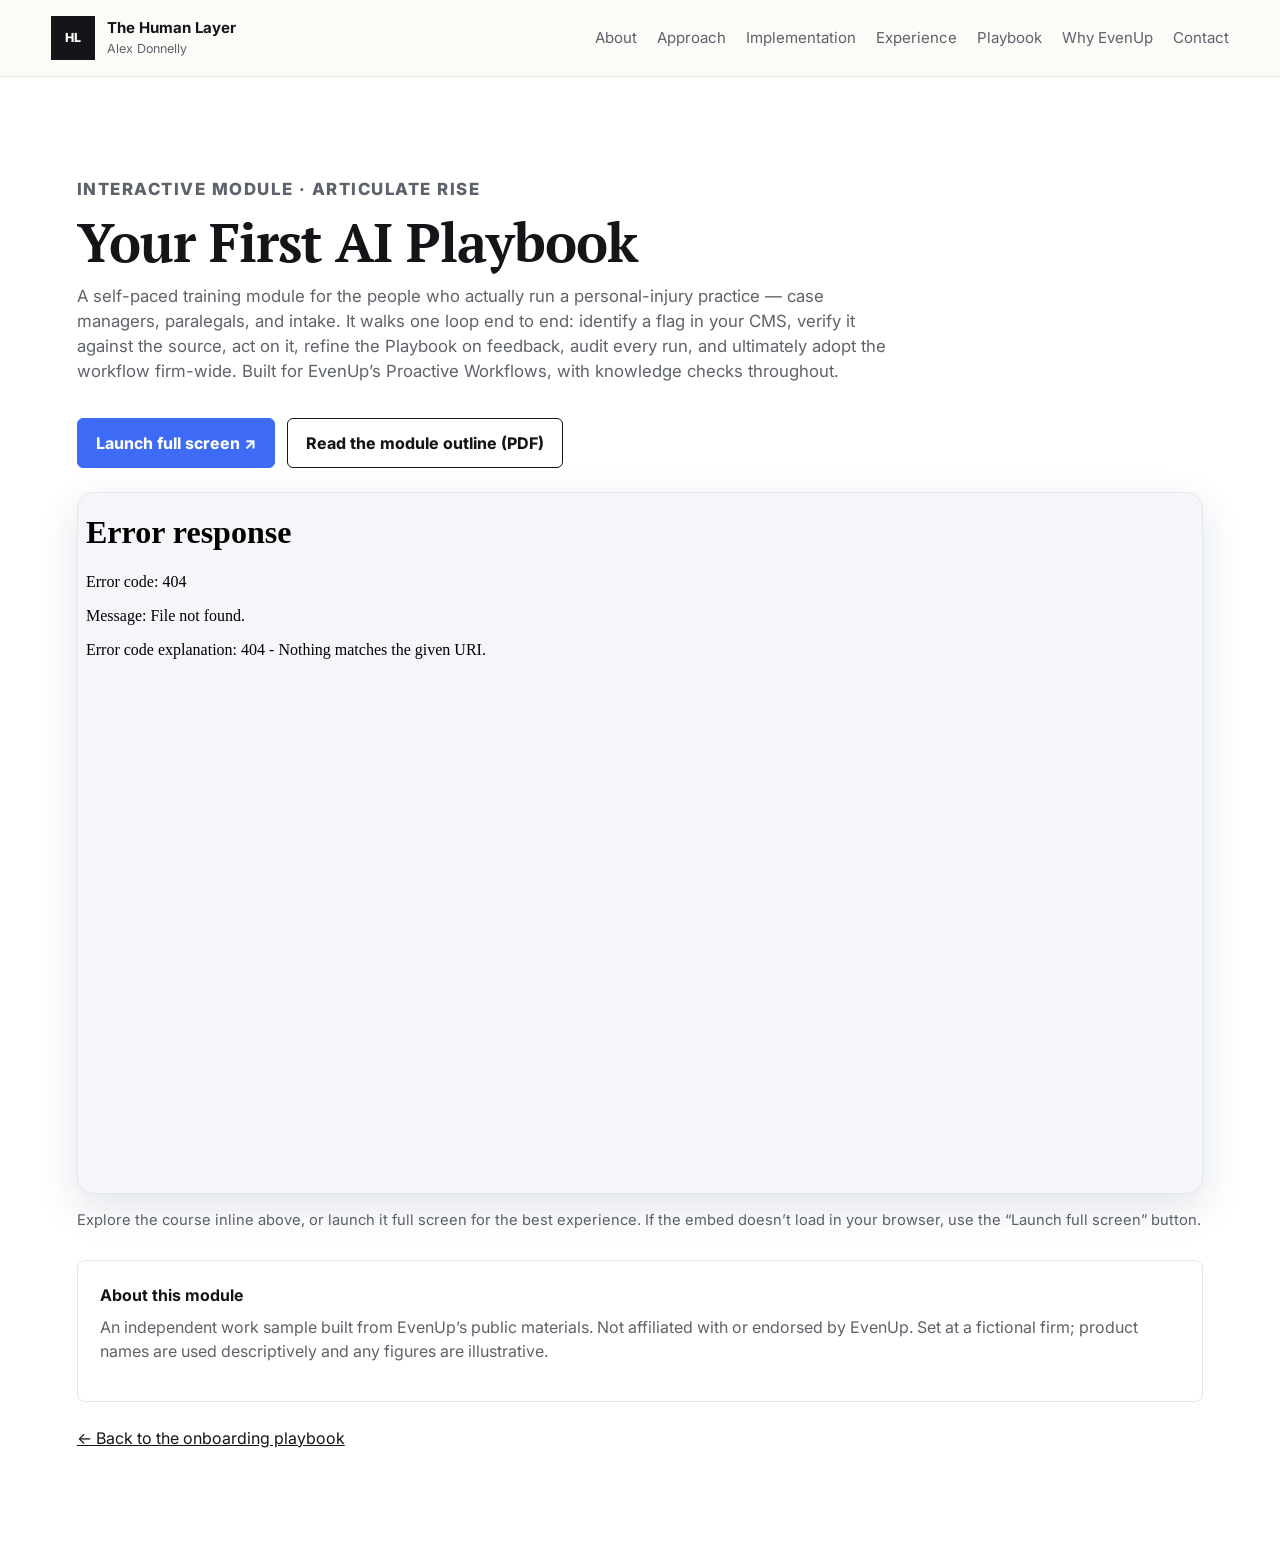
==== module.html @ f90667b6 "new" ====
<!doctype html>
<html lang="en">
  <head>
    <!-- Google tag (gtag.js) -->
    <script async src="https://www.googletagmanager.com/gtag/js?id=G-5SEJFHV82K"></script>
    <script>
      window.dataLayer = window.dataLayer || [];
      function gtag(){dataLayer.push(arguments);}
      gtag('js', new Date());
      gtag('config', 'G-5SEJFHV82K');
    </script>
    <meta charset="utf-8">
    <meta name="viewport" content="width=device-width, initial-scale=1">
    <title>Your First AI Playbook — Interactive Module | Alex Donnelly</title>
    <meta
      name="description"
      content="A self-paced Articulate Rise module for personal-injury case managers: identify, verify, act on, refine, audit, and adopt AI Playbooks — built for EvenUp's Proactive Workflows."
    >
    <link rel="icon" href="favicon.svg" type="image/svg+xml">
    <link rel="icon" href="favicon.png" sizes="48x48">
    <link rel="apple-touch-icon" href="apple-touch-icon.png">
    <link rel="preconnect" href="https://fonts.googleapis.com">
    <link rel="preconnect" href="https://fonts.gstatic.com" crossorigin>
    <link href="https://fonts.googleapis.com/css2?family=Inter:wght@400;500;600;700;800&family=PT+Serif:wght@400;700&display=swap" rel="stylesheet">
    <link rel="stylesheet" href="styles.css?v=2">
    <style>
      .course-frame {
        position: relative;
        width: 100%;
        height: min(78vh, 760px);
        border-radius: 16px;
        overflow: hidden;
        border: 1px solid #e2e6ee;
        box-shadow: 0 14px 40px rgba(20, 35, 74, 0.12);
        background: #f4f6f9;
        margin-top: 1.5rem;
      }
      .course-frame iframe { width: 100%; height: 100%; border: 0; display: block; }
      .course-actions { display: flex; flex-wrap: wrap; gap: 12px; margin-top: 1.25rem; }
      .course-note { margin-top: 0.9rem; color: var(--muted, #5b6573); font-size: 0.92rem; }
    </style>
  </head>
  <body>
    <header class="site-header">
      <a class="brand" href="index.html" aria-label="The Human Layer home">
        <span class="brand-mark" aria-hidden="true">HL</span>
        <span>
          <strong>The Human Layer</strong>
          <small>Alex Donnelly</small>
        </span>
      </a>
      <nav class="nav" aria-label="Primary navigation">
        <a href="index.html#about">About</a>
        <a href="index.html#approach">Approach</a>
        <a href="index.html#implementation">Implementation</a>
        <a href="index.html#experience">Experience</a>
        <a href="index.html#playbook">Playbook</a>
        <a href="index.html#why">Why EvenUp</a>
        <a href="index.html#contact">Contact</a>
      </nav>
    </header>

    <main id="top">
      <section class="section">
        <div class="section-heading">
          <p class="eyebrow">Interactive module &middot; Articulate Rise</p>
          <h2>Your First AI Playbook</h2>
          <p>
            A self-paced training module for the people who actually run a personal-injury practice &mdash;
            case managers, paralegals, and intake. It walks one loop end to end: identify a flag in your CMS,
            verify it against the source, act on it, refine the Playbook on feedback, audit every run, and
            ultimately adopt the workflow firm-wide. Built for EvenUp&rsquo;s Proactive Workflows, with
            knowledge checks throughout.
          </p>
        </div>

        <div class="course-actions">
          <a class="button primary" href="__RISE_URL__" target="_blank" rel="noopener">Launch full screen &#8599;</a>
          <a class="button secondary" href="EvenUp_Playbooks_Module_Script.pdf">Read the module outline (PDF)</a>
        </div>

        <div class="course-frame">
          <iframe src="__RISE_URL__" title="Your First AI Playbook — interactive Rise module" allowfullscreen></iframe>
        </div>
        <p class="course-note">
          Explore the course inline above, or launch it full screen for the best experience. If the embed
          doesn&rsquo;t load in your browser, use the &ldquo;Launch full screen&rdquo; button.
        </p>

        <div class="project-preview" role="note" style="margin-top:1.8rem;">
          <strong>About this module</strong>
          <p>
            An independent work sample built from EvenUp&rsquo;s public materials. Not affiliated with or
            endorsed by EvenUp. Set at a fictional firm; product names are used descriptively and any figures
            are illustrative.
          </p>
        </div>

        <p style="margin-top:1.5rem;">
          <a href="index.html#playbook">&larr; Back to the onboarding playbook</a>
        </p>
      </section>
    </main>
  </body>
</html>
---- styles.css ----
:root {
  color-scheme: light;
  --ink: #141518;
  --muted: #5e626a;
  --line: #e7e7e4;
  --paper: #ffffff;
  --soft: #f6f6f4;
  --blue: #3d6bf5;
  --brand: #3d6bf5;
  --green: #5f6b4f;
  --gold: #3d6bf5;
  --rust: #9a5638;
  --white: #ffffff;
  --shadow: 0 16px 40px rgba(20, 20, 25, 0.06);
}

* {
  box-sizing: border-box;
}

html {
  scroll-behavior: smooth;
}

body {
  margin: 0;
  background: var(--paper);
  color: var(--ink);
  font-family:
    Inter, ui-sans-serif, system-ui, -apple-system, BlinkMacSystemFont, "Segoe UI", sans-serif;
  line-height: 1.5;
}

a {
  color: inherit;
}

.site-header {
  position: sticky;
  top: 0;
  z-index: 10;
  display: flex;
  align-items: center;
  justify-content: space-between;
  gap: 24px;
  padding: 16px clamp(18px, 4vw, 56px);
  border-bottom: 1px solid var(--line);
  background: rgba(251, 250, 247, 0.82);
  backdrop-filter: blur(16px);
}

.brand {
  display: inline-flex;
  align-items: center;
  gap: 12px;
  min-width: 230px;
  text-decoration: none;
}

.brand-mark {
  display: grid;
  width: 44px;
  height: 44px;
  place-items: center;
  border: 1px solid var(--ink);
  background: var(--ink);
  color: var(--white);
  font-size: 0.78rem;
  font-weight: 800;
}

.brand strong,
.brand small {
  display: block;
}

.brand strong {
  font-size: 0.94rem;
}

.brand small {
  color: var(--muted);
  font-size: 0.78rem;
}

.nav {
  display: flex;
  flex-wrap: wrap;
  justify-content: flex-end;
  gap: 8px 20px;
  color: var(--muted);
  font-size: 0.94rem;
}

.nav a {
  text-decoration: none;
}

.nav a:hover {
  color: var(--ink);
}

.hero {
  display: grid;
  grid-template-columns: minmax(0, 1.25fr) minmax(300px, 0.7fr);
  gap: clamp(28px, 5vw, 64px);
  align-items: center;
  min-height: calc(84svh - 78px);
  padding: clamp(30px, 4vw, 52px) clamp(18px, 6vw, 80px) clamp(22px, 3vw, 38px);
  border-bottom: 1px solid var(--line);
}

.eyebrow {
  margin: 0 0 12px;
  color: var(--muted);
  font-size: 0.78rem;
  font-weight: 800;
  letter-spacing: 0.09em;
  text-transform: uppercase;
}

/* Hero tag styled as a bordered pill, like Eve's */
.hero .eyebrow {
  display: inline-block;
  margin-bottom: 22px;
  padding: 7px 16px;
  border: 1px solid var(--brand);
  border-radius: 999px;
  background: var(--brand);
  color: var(--white);
  font-size: 0.82rem;
  font-weight: 600;
  letter-spacing: 0;
  text-transform: none;
}

h1,
h2,
h3,
h4,
p {
  margin-top: 0;
}

h1 {
  max-width: 910px;
  margin-bottom: 18px;
  font-family: "PT Serif", Georgia, "Times New Roman", serif;
  font-size: clamp(2.6rem, 4vw, 4.2rem);
  font-weight: 700;
  letter-spacing: -0.01em;
  line-height: 1.02;
}

.lede {
  max-width: 760px;
  color: var(--muted);
  font-size: clamp(1.04rem, 1.55vw, 1.22rem);
}

.hero-actions {
  display: flex;
  flex-wrap: wrap;
  gap: 12px;
  margin-top: 26px;
}

.button {
  display: inline-flex;
  align-items: center;
  justify-content: center;
  min-height: 44px;
  padding: 12px 18px;
  border: 1px solid var(--ink);
  border-radius: 6px;
  font-weight: 750;
  text-decoration: none;
}

.button.primary {
  background: var(--brand);
  border-color: var(--brand);
  color: var(--white);
}

.button.secondary {
  background: transparent;
}

.systems-panel {
  border: 1px solid var(--line);
  border-radius: 8px;
  background:
    linear-gradient(135deg, rgba(31, 29, 26, 0.06), transparent 34%),
    linear-gradient(315deg, rgba(154, 86, 56, 0.10), transparent 40%),
    var(--white);
  box-shadow: var(--shadow);
  overflow: hidden;
}

.panel-head,
.legend {
  display: flex;
  align-items: center;
  justify-content: space-between;
  gap: 16px;
  padding: 16px;
  color: var(--muted);
  font-size: 0.84rem;
}

.panel-head {
  border-bottom: 1px solid var(--line);
}

.status-dot {
  color: var(--green);
  font-weight: 800;
}

.workflow-grid {
  display: grid;
  grid-template-columns: repeat(2, minmax(0, 1fr));
  gap: 12px;
  padding: 18px;
}

.workflow-node {
  position: relative;
  display: grid;
  min-height: 76px;
  place-items: center;
  border: 1px solid var(--line);
  border-radius: 8px;
  background: rgba(255, 255, 255, 0.82);
  font-weight: 800;
}

.workflow-node::after {
  content: "";
  position: absolute;
  right: -7px;
  bottom: -7px;
  width: 18px;
  height: 18px;
  border-radius: 50%;
  background: var(--blue);
}

.workflow-node.human::after {
  background: var(--gold);
}

.legend {
  border-top: 1px solid var(--line);
}

.legend span {
  display: inline-flex;
  align-items: center;
  gap: 8px;
}

.legend i {
  width: 10px;
  height: 10px;
  border-radius: 50%;
}

.human-key {
  background: var(--gold);
}

.ai-key {
  background: var(--blue);
}

.thesis-band {
  padding: 28px clamp(18px, 6vw, 80px);
  background: var(--ink);
  color: var(--white);
}

.thesis-band p {
  max-width: 1180px;
  margin: 0 auto;
  font-family: Inter, ui-sans-serif, system-ui, -apple-system, "Segoe UI", sans-serif;
  font-size: clamp(1.35rem, 2.6vw, 2.35rem);
  font-weight: 600;
  letter-spacing: -0.012em;
  line-height: 1.2;
}

.section {
  padding: clamp(58px, 8vw, 100px) clamp(18px, 6vw, 80px);
}

.section.muted {
  background: var(--soft);
  border-block: 1px solid var(--line);
}

.section-heading {
  max-width: 820px;
  margin-bottom: 34px;
}

.section-heading h2,
.contact-section h2 {
  margin-bottom: 14px;
  font-family: "PT Serif", Georgia, "Times New Roman", serif;
  font-size: clamp(1.9rem, 4.2vw, 3.9rem);
  font-weight: 700;
  letter-spacing: -0.018em;
  line-height: 1.03;
}

.section-heading p,
.contact-section p {
  color: var(--muted);
  font-size: 1.05rem;
}

.blueprint-layout {
  display: grid;
  grid-template-columns: minmax(280px, 0.72fr) minmax(0, 1.28fr);
  gap: 18px;
}

.blueprint-stage,
.project-card,
.project-preview,
.writing-list article {
  border: 1px solid var(--line);
  border-radius: 8px;
  background: var(--white);
}

.blueprint-stage {
  padding: 22px;
}

.blueprint-stage.emphasized {
  background: #f8faf7;
}

.stage-header {
  margin-bottom: 22px;
}

.stage-header h3 {
  margin-bottom: 4px;
  font-size: 1.24rem;
}

.stage-header p {
  color: var(--muted);
}

.timeline {
  margin: 0;
  padding: 0;
  list-style: none;
  counter-reset: workflow;
  display: flex;
  flex-direction: column;
  gap: 12px;
}

.timeline li {
  counter-increment: workflow;
  position: relative;
  padding-left: 46px;
  min-height: 34px;
  color: var(--muted);
}

.timeline li::before {
  content: counter(workflow, decimal-leading-zero);
  position: absolute;
  left: 0;
  top: 0;
  box-sizing: border-box;
  width: 34px;
  height: 34px;
  display: flex;
  align-items: center;
  justify-content: center;
  border: 1px solid var(--line);
  border-radius: 50%;
  color: var(--ink);
  font-size: 0.72rem;
  font-weight: 850;
}

.enablement-cards,
.project-grid,
.writing-list {
  display: grid;
  grid-template-columns: repeat(2, minmax(0, 1fr));
  gap: 14px;
}

.enablement-cards article {
  min-height: 170px;
  padding: 18px;
  border: 1px solid var(--line);
  border-radius: 8px;
  background: var(--white);
}

.enablement-cards span,
.writing-list span {
  color: var(--muted);
  font-size: 0.76rem;
  font-weight: 850;
}

.enablement-cards h4,
.writing-list h3,
.project-card h3 {
  margin: 8px 0 8px;
  line-height: 1.16;
}

.enablement-cards p,
.writing-list p,
.project-card p,
.project-preview p {
  color: var(--muted);
}

.project-grid {
  grid-template-columns: repeat(3, minmax(0, 1fr));
}

.project-card {
  display: flex;
  min-height: 250px;
  flex-direction: column;
  padding: 22px;
}

.text-button {
  align-self: flex-start;
  margin-top: auto;
  padding: 0;
  border: 0;
  background: none;
  color: var(--blue);
  cursor: pointer;
  font: inherit;
  font-weight: 850;
}

.text-button:hover {
  text-decoration: underline;
}

.project-preview {
  margin-top: 16px;
  padding: 22px;
}

.project-preview strong {
  display: block;
  margin-bottom: 8px;
}

.writing-list article {
  padding: 22px;
}

.writing-list {
  grid-template-columns: repeat(2, minmax(0, 1fr));
}

.contact-section {
  display: grid;
  grid-template-columns: minmax(0, 1fr) auto;
  gap: 24px;
  align-items: center;
  padding: clamp(48px, 7vw, 82px) clamp(18px, 6vw, 80px);
  background: var(--white);
  border-top: 1px solid var(--line);
}

.contact-section > div {
  max-width: 850px;
}

@media (max-width: 920px) {
  .site-header,
  .contact-section {
    align-items: flex-start;
    flex-direction: column;
  }

  .hero,
  .blueprint-layout,
  .project-grid,
  .writing-list {
    grid-template-columns: 1fr;
  }

  .hero {
    min-height: auto;
  }

  .contact-section {
    display: flex;
  }
}

@media (max-width: 620px) {
  .site-header {
    position: static;
  }

  .brand {
    min-width: 0;
  }

  .nav {
    justify-content: flex-start;
  }

  .enablement-cards {
    grid-template-columns: 1fr;
  }

  .systems-panel {
    display: none;
  }

  .hero {
    padding-top: 32px;
    padding-bottom: 28px;
  }

  h1 {
    font-size: clamp(2.35rem, 11vw, 3rem);
    line-height: 1.03;
  }

  .panel-head,
  .legend {
    align-items: flex-start;
    flex-direction: column;
  }
}

.about-layout {
  display: grid;
  grid-template-columns: 280px 1fr;
  gap: 2.5rem;
  align-items: start;
}

.about-photo {
  width: 100%;
  height: auto;
  border-radius: 14px;
  box-shadow: var(--shadow);
  border: 1px solid var(--line);
}

.about-copy {
  margin: 0;
}

@media (max-width: 920px) {
  .about-layout {
    grid-template-columns: 1fr;
  }

  .about-photo {
    max-width: 240px;
  }
}

/* ===== Evaluation case study ===== */
.records-list,
.findings-list {
  display: grid;
  gap: 14px;
  max-width: 880px;
}

.record {
  padding: 16px 20px;
  border: 1px solid var(--line);
  border-radius: 8px;
  background: var(--white);
}

.record header {
  display: flex;
  align-items: baseline;
  gap: 10px;
  margin-bottom: 6px;
  color: var(--muted);
  font-size: 0.85rem;
  font-weight: 700;
}

.record-id {
  display: inline-grid;
  min-width: 34px;
  padding: 2px 6px;
  place-items: center;
  border-radius: 6px;
  background: var(--ink);
  color: var(--white);
  font-size: 0.74rem;
  font-weight: 850;
}

.record p {
  margin: 0;
  font-family: Inter, ui-sans-serif, system-ui, -apple-system, "Segoe UI", sans-serif;
  font-size: 0.98rem;
}

.ai-chronology {
  display: grid;
  gap: 12px;
  max-width: 880px;
  margin: 0;
  padding: 0;
  list-style: none;
}

.ai-chronology li {
  position: relative;
  padding: 14px 18px;
  border: 1px solid var(--rust);
  border-left-width: 5px;
  border-radius: 8px;
  background: #fdf6f3;
}

.ai-chronology li.ok {
  border-color: var(--line);
  border-left-color: var(--green);
  background: var(--white);
}

.chrono-date {
  color: var(--muted);
  font-size: 0.8rem;
  font-weight: 850;
  letter-spacing: 0.04em;
  text-transform: uppercase;
}

.ai-chronology .flag {
  position: absolute;
  top: 12px;
  right: 14px;
  color: var(--rust);
  font-size: 0.8rem;
  font-weight: 850;
}

.ai-chronology p {
  margin: 6px 0 0;
}

.finding {
  padding: 20px 22px;
  border: 1px solid var(--line);
  border-radius: 8px;
  background: var(--white);
}

.finding h3 {
  display: flex;
  align-items: center;
  gap: 10px;
  margin-bottom: 10px;
}

.finding h3 span {
  display: inline-grid;
  min-width: 36px;
  padding: 3px 8px;
  place-items: center;
  border-radius: 6px;
  background: var(--rust);
  color: var(--white);
  font-size: 0.78rem;
  font-weight: 850;
}

.finding .vs {
  padding: 10px 14px;
  border-left: 3px solid var(--line);
  background: var(--soft);
  border-radius: 0 6px 6px 0;
  font-size: 0.95rem;
}

.finding .catch {
  margin-bottom: 0;
  color: var(--blue);
}

.rubric {
  width: 100%;
  max-width: 880px;
  border-collapse: collapse;
  background: var(--white);
}

.rubric th,
.rubric td {
  padding: 12px 14px;
  border: 1px solid var(--line);
  text-align: left;
}

.rubric th {
  background: var(--soft);
  font-size: 0.85rem;
  letter-spacing: 0.04em;
  text-transform: uppercase;
}

.rubric td:last-child {
  font-weight: 850;
  white-space: nowrap;
}

a.text-button {
  text-decoration: none;
}

a.text-button:hover {
  text-decoration: underline;
}

.post-body {
  max-width: 740px;
}

.post-body p {
  margin-bottom: 1.2em;
  font-size: 1.05rem;
  line-height: 1.65;
}

.writing-list h3 a {
  text-decoration: none;
}

.writing-list h3 a:hover {
  text-decoration: underline;
}

/* Hero stack diagram: The Human Layer */
.stack {
  display: grid;
  gap: 6px;
  padding: 22px;
}

.stack-layer {
  display: grid;
  gap: 2px;
  padding: 16px 18px;
  border: 1px solid var(--line);
  border-radius: 8px;
  background: rgba(255, 255, 255, 0.85);
  text-align: center;
}

.stack-layer strong {
  font-size: 1.02rem;
}

.stack-layer span {
  color: var(--muted);
  font-size: 0.82rem;
}

.stack-layer.human-layer {
  border-color: var(--brand);
  background: var(--brand);
  box-shadow: var(--shadow);
}

.stack-layer.human-layer strong {
  color: var(--white);
  font-family: Inter, ui-sans-serif, system-ui, -apple-system, "Segoe UI", sans-serif;
  font-size: 1.18rem;
  font-weight: 500;
}

.stack-layer.human-layer span {
  color: rgba(251, 252, 250, 0.75);
}

.stack-flow {
  color: var(--gold);
  font-size: 0.6rem;
  letter-spacing: 0.4em;
  text-align: center;
}

.project-grid.single {
  grid-template-columns: 1fr;
  max-width: 780px;
}

.project-grid.single .project-card {
  min-height: 0;
  gap: 6px;
}

.blueprint-cta {
  max-width: 780px;
}

.blueprint-cta a {
  color: var(--blue);
  font-weight: 750;
}

/* Workflow inventory table: balance column widths */
.rubric.inventory {
  table-layout: fixed;
}

.rubric.inventory th:nth-child(1) { width: 16%; }
.rubric.inventory th:nth-child(2) { width: 32%; }
.rubric.inventory th:nth-child(3) { width: 27%; }
.rubric.inventory th:nth-child(4) { width: 25%; }

.rubric.inventory td:last-child {
  font-weight: 400;
  white-space: normal;
}

/* Triage job-aid table: balanced 3-column layout */
.rubric.triage {
  table-layout: fixed;
}

.rubric.triage th,
.rubric.triage td {
  vertical-align: top;
  word-wrap: break-word;
  overflow-wrap: break-word;
}

.rubric.triage th:nth-child(1) { width: 32%; }
.rubric.triage th:nth-child(2) { width: 30%; }
.rubric.triage th:nth-child(3) { width: 38%; }

.rubric.triage td:last-child {
  font-weight: 400;
  white-space: normal;
}

/* Product-update format-map table: balanced 4-column layout */
.rubric.formats {
  table-layout: fixed;
}

.rubric.formats th,
.rubric.formats td {
  vertical-align: top;
  word-wrap: break-word;
  overflow-wrap: break-word;
}

.rubric.formats th:nth-child(1) { width: 18%; }
.rubric.formats th:nth-child(2) { width: 18%; }
.rubric.formats th:nth-child(3) { width: 20%; }
.rubric.formats th:nth-child(4) { width: 44%; }

.rubric.formats td:last-child {
  font-weight: 400;
  white-space: normal;
}

/* Release-note block (mirrors Harvey's release-notes layout) */
.relnote {
  max-width: 760px;
  padding: 26px 28px;
  border: 1px solid var(--line);
  border-radius: 10px;
  background: var(--white);
  box-shadow: var(--shadow);
}

.relnote-head {
  display: flex;
  align-items: baseline;
  justify-content: space-between;
  gap: 16px;
  flex-wrap: wrap;
}

.relnote-head h3 {
  margin: 0;
  font-family: Inter, ui-sans-serif, system-ui, -apple-system, "Segoe UI", sans-serif;
  font-weight: 500;
  font-size: 1.65rem;
  line-height: 1.1;
}

.relnote-date {
  color: var(--muted);
  font-size: 0.85rem;
  white-space: nowrap;
}

.pill {
  display: inline-block;
  margin-top: 12px;
  padding: 4px 12px;
  border-radius: 999px;
  background: var(--soft);
  color: var(--muted);
  font-size: 0.74rem;
  font-weight: 700;
  letter-spacing: 0.02em;
}

.relnote-meta {
  display: grid;
  grid-template-columns: repeat(auto-fit, minmax(130px, 1fr));
  gap: 14px 22px;
  margin: 20px 0;
  padding: 18px 0;
  border-top: 1px solid var(--line);
  border-bottom: 1px solid var(--line);
}

.relnote-meta div {
  display: grid;
  gap: 3px;
}

.relnote-meta dt {
  margin: 0;
  color: var(--muted);
  font-size: 0.68rem;
  font-weight: 800;
  letter-spacing: 0.08em;
  text-transform: uppercase;
}

.relnote-meta dd {
  margin: 0;
  font-size: 0.92rem;
  color: var(--ink);
}

.relnote h4 {
  margin: 18px 0 6px;
  color: var(--rust);
  font-size: 0.76rem;
  font-weight: 800;
  letter-spacing: 0.08em;
  text-transform: uppercase;
}

.relnote p {
  margin: 0;
  color: var(--muted);
}

.relnote p + h4 {
  margin-top: 18px;
}

/* Subtle hovers & dividers (restrained, Harvey-style) */
.project-card,
.writing-list article,
.enablement-cards article,
.blueprint-stage,
.finding,
.record,
.systems-panel {
  transition: border-color 0.22s ease, box-shadow 0.22s ease, transform 0.22s ease;
}

.project-card:hover,
.writing-list article:hover,
.enablement-cards article:hover,
.finding:hover {
  border-color: #e0d8cb;
  box-shadow: 0 10px 30px rgba(31, 29, 26, 0.05);
}

.nav a {
  transition: color 0.18s ease;
}

.text-button {
  transition: color 0.18s ease;
}

/* Two-column meta table (label / value) */
.rubric.meta {
  table-layout: fixed;
}

.rubric.meta td {
  vertical-align: top;
}

.rubric.meta td:nth-child(1) { width: 22%; }

.rubric.meta td:last-child {
  font-weight: 400;
  white-space: normal;
}

/* Enablement-suite tiles */
.suite-block {
  margin-top: 20px;
}

.suite-block .suite-title {
  margin: 6px 0 10px;
  font-size: clamp(1.5rem, 2.6vw, 2.1rem);
  font-weight: 700;
  letter-spacing: -0.015em;
  line-height: 1.1;
}

.suite-block .suite-lede {
  max-width: 60ch;
  margin: 0 0 4px;
  color: var(--muted);
}

.suite-tiles {
  display: grid;
  grid-template-columns: repeat(3, minmax(0, 1fr));
  gap: 16px;
  margin-top: 22px;
}

.suite-tile {
  display: flex;
  flex-direction: column;
  gap: 10px;
  padding: 22px;
  border: 1px solid var(--line);
  border-radius: 12px;
  background: var(--white);
  color: var(--ink);
  text-decoration: none;
  transition:
    background 0.18s ease,
    border-color 0.18s ease,
    transform 0.18s ease,
    box-shadow 0.18s ease;
}

a.suite-tile:hover {
  background: #edece8;
  border-color: #d3d3cd;
  transform: translateY(-3px);
  box-shadow: var(--shadow);
}

a.suite-tile:focus-visible {
  outline: 2px solid var(--ink);
  outline-offset: 2px;
}

.suite-tag {
  font-size: 0.7rem;
  font-weight: 800;
  letter-spacing: 0.04em;
  text-transform: uppercase;
  color: var(--muted);
}

.suite-tile h4 {
  margin: 0;
  font-size: 1.1rem;
  font-weight: 700;
  letter-spacing: -0.01em;
  line-height: 1.2;
}

.suite-tile p {
  margin: 0;
  color: var(--muted);
  font-size: 0.95rem;
  line-height: 1.5;
}

.suite-action {
  margin-top: auto;
  padding-top: 6px;
  color: var(--blue);
  font-weight: 850;
}

.suite-action span {
  display: inline-block;
  transition: transform 0.18s ease;
}

a.suite-tile:hover .suite-action span {
  transform: translateX(4px);
}

.suite-tile--audio .suite-audio {
  width: 100%;
  margin-top: auto;
  padding-top: 4px;
}

.suite-footnote {
  margin-top: 18px;
  color: var(--muted);
  font-size: 0.9rem;
}

.suite-footnote a {
  font-weight: 700;
}

@media (max-width: 820px) {
  .suite-tiles {
    grid-template-columns: 1fr;
  }
}
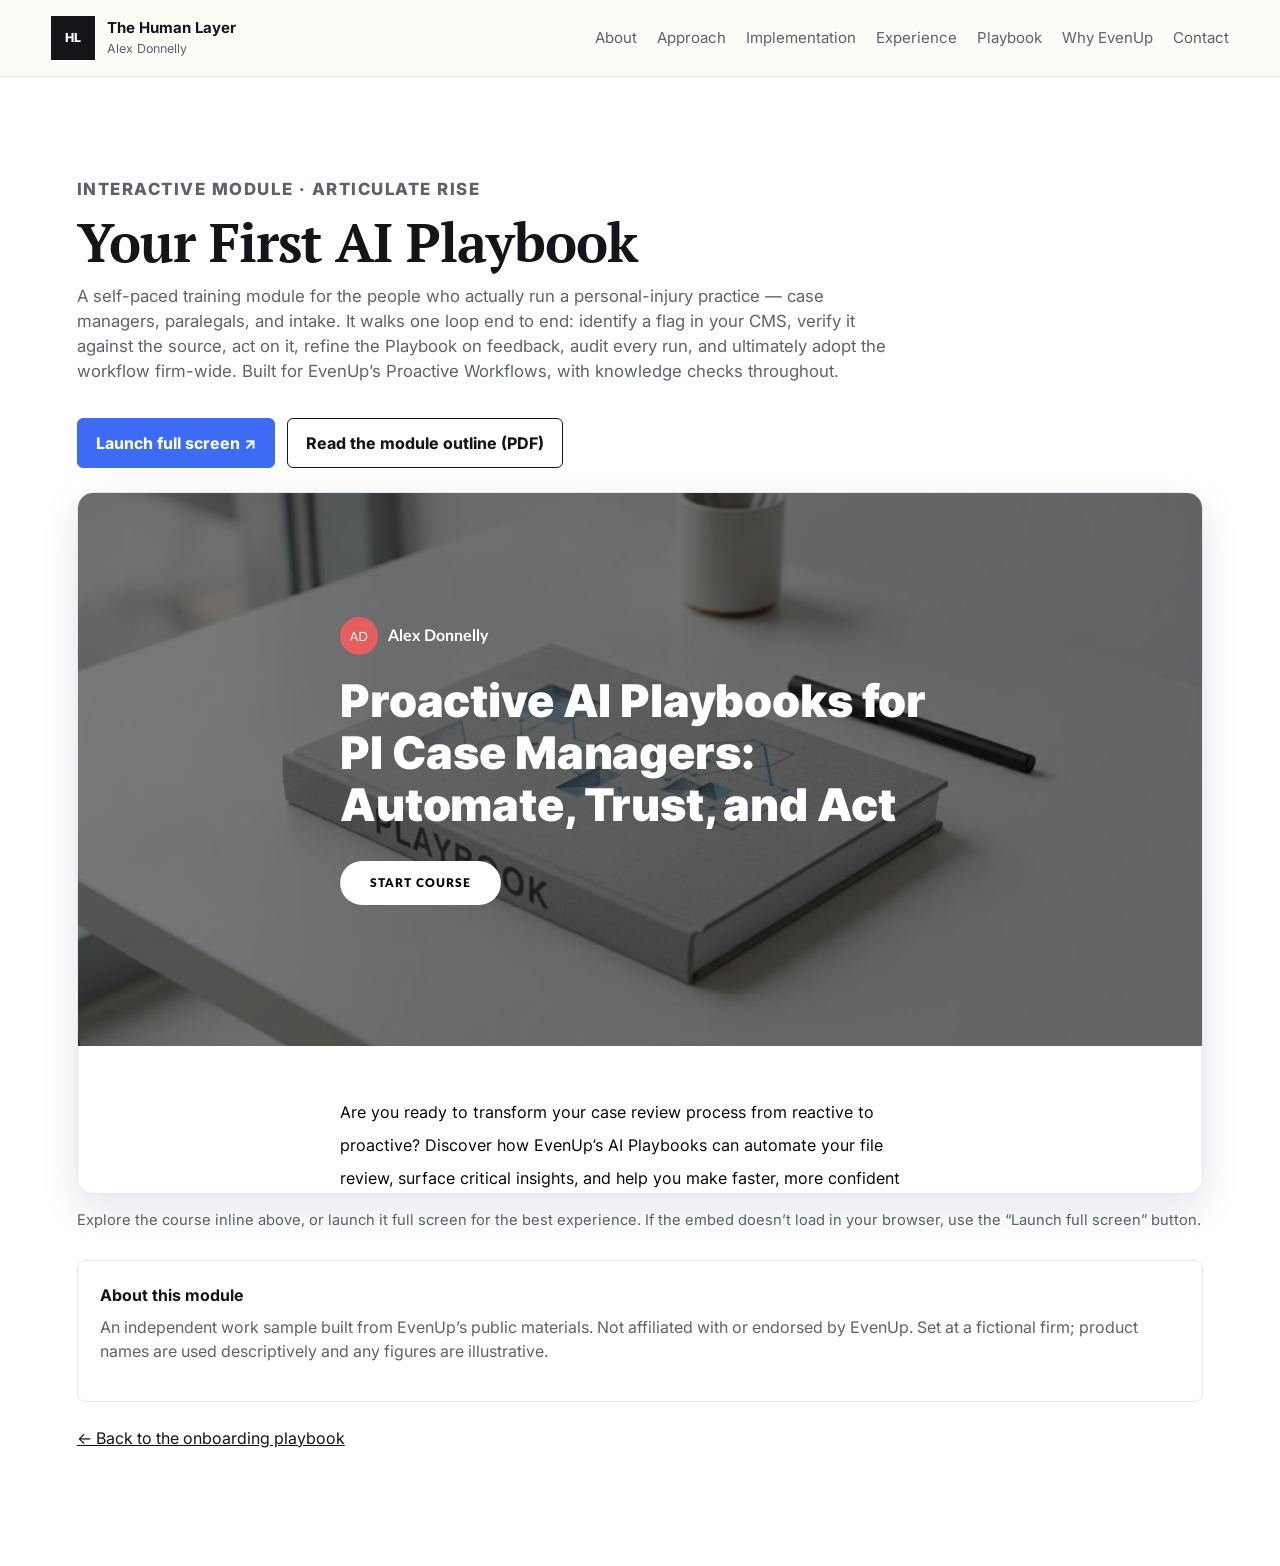
==== commit c6047c42: "big push" ====
--- a/module.html
+++ b/module.html
@@ -75,12 +75,12 @@
         </div>
 
         <div class="course-actions">
-          <a class="button primary" href="__RISE_URL__" target="_blank" rel="noopener">Launch full screen &#8599;</a>
+          <a class="button primary" href="course/index.html" target="_blank" rel="noopener">Launch full screen &#8599;</a>
           <a class="button secondary" href="EvenUp_Playbooks_Module_Script.pdf">Read the module outline (PDF)</a>
         </div>
 
         <div class="course-frame">
-          <iframe src="__RISE_URL__" title="Your First AI Playbook — interactive Rise module" allowfullscreen></iframe>
+          <iframe src="course/index.html" title="Your First AI Playbook — interactive Rise module" allowfullscreen></iframe>
         </div>
         <p class="course-note">
           Explore the course inline above, or launch it full screen for the best experience. If the embed
